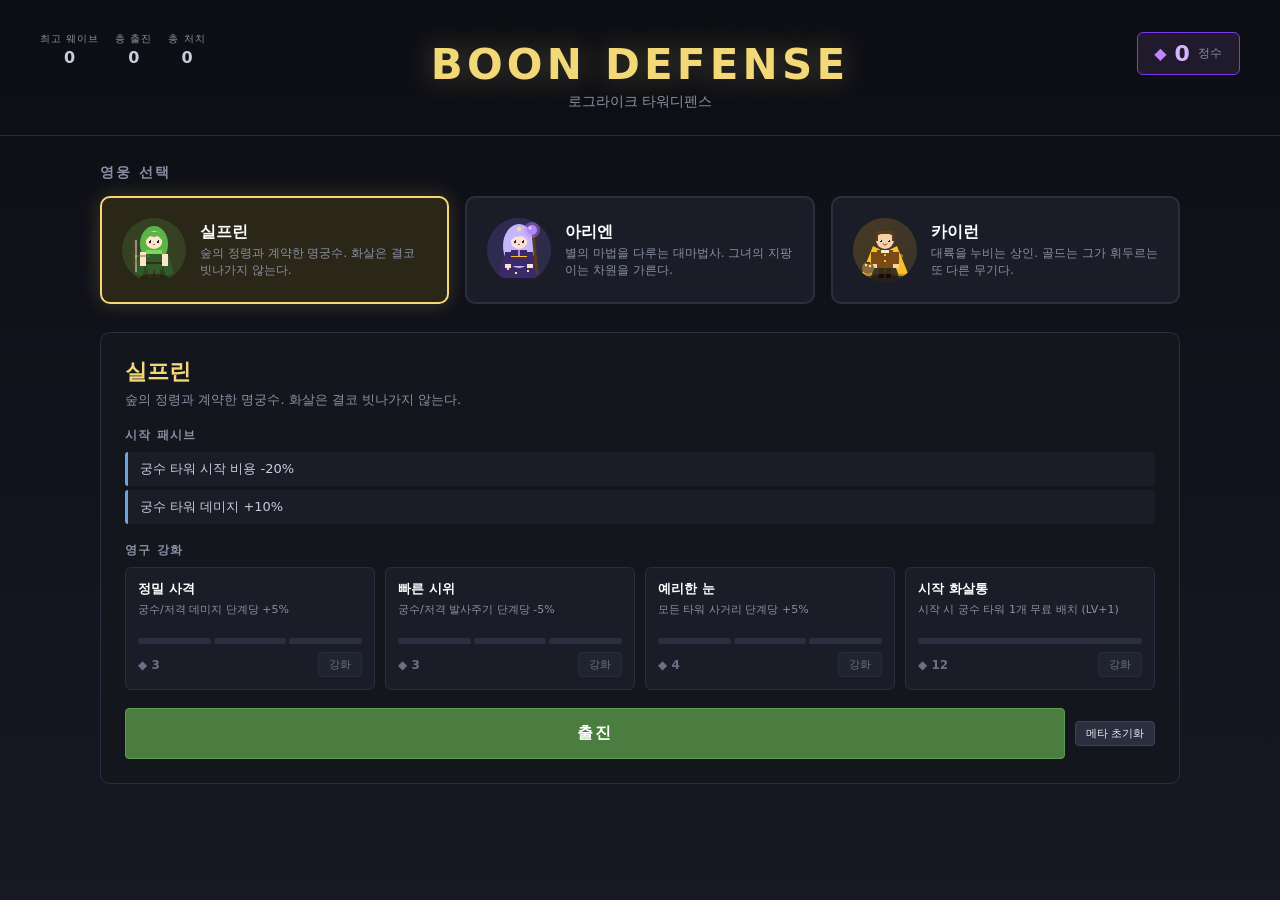
==== index.html @ de117b33 "Switch to portrait layout: 640x960 canvas, top-to-bottom path - Resizes the canvas to 640x960 (20x30" ====
<!DOCTYPE html>
<html lang="ko">
<head>
  <meta charset="UTF-8">
  <meta name="viewport" content="width=device-width, initial-scale=1, viewport-fit=cover, user-scalable=no">
  <meta name="apple-mobile-web-app-capable" content="yes">
  <meta name="apple-mobile-web-app-status-bar-style" content="black-translucent">
  <meta name="theme-color" content="#0d0e14">
  <link rel="manifest" href="manifest.json">
  <link rel="icon" type="image/svg+xml" href="icon.svg">
  <link rel="apple-touch-icon" href="icon.svg">
  <title>Boon Defense — Roguelike Tower Defense</title>
  <link rel="stylesheet" href="style.css">
</head>
<body>
  <div id="app">
    <!-- ===== 메인 메뉴 (영웅 선택 + 메타 강화) ===== -->
    <div id="main-menu" class="screen">
      <div class="menu-header">
        <h1>BOON DEFENSE</h1>
        <p class="subtitle">로그라이크 타워디펜스</p>
        <div class="essence-counter">
          <span class="essence-icon">◆</span>
          <span id="meta-essence">0</span>
          <span class="label">정수</span>
        </div>
        <div id="menu-stats" class="menu-stats"></div>
      </div>
      <div class="menu-body">
        <h2>영웅 선택</h2>
        <div id="hero-list"></div>
        <div id="hero-detail" class="hidden">
          <div class="hero-detail-header">
            <h3 id="hd-name"></h3>
            <p id="hd-flavor"></p>
          </div>
          <div class="hero-passive">
            <h4>시작 패시브</h4>
            <ul id="hd-passive"></ul>
          </div>
          <div class="hero-upgrades">
            <h4>영구 강화</h4>
            <div id="hd-upgrades"></div>
          </div>
          <div class="hero-actions">
            <button id="resume-run" class="big primary hidden">이어하기</button>
            <button id="start-run" class="big primary">출진</button>
            <button id="reset-meta" class="small">메타 초기화</button>
          </div>
          <div id="run-info" class="run-info hidden"></div>
        </div>
      </div>
    </div>

    <!-- ===== 인게임 ===== -->
    <div id="game-screen" class="screen hidden">
      <div id="game-area">
        <canvas id="game" width="640" height="960"></canvas>
        <div id="top-hud">
          <div class="stat"><span class="label">생명</span><b id="hp">20</b></div>
          <div class="stat"><span class="label">골드</span><b id="gold">150</b></div>
          <div class="stat"><span class="label">웨이브</span><b id="wave">0</b>/<b id="wave-max">20</b></div>
          <div class="stat"><span class="label">처치</span><b id="kills">0</b></div>
          <button id="start-wave">웨이브 시작</button>
          <button id="speed-btn">×1</button>
          <button id="cancel-btn" class="small hidden">취소</button>
          <button id="sidebar-toggle" class="small mobile-only">메뉴</button>
          <button id="quit-btn" class="small">포기</button>
        </div>
        <div id="tower-info" class="hidden">
          <h3 id="ti-name"></h3>
          <div id="ti-stats"></div>
          <div id="ti-actions">
            <button id="ti-upgrade"></button>
            <button id="ti-sell" class="danger"></button>
          </div>
        </div>
      </div>
      <aside id="sidebar">
        <div id="hero-banner">
          <canvas id="hb-portrait" class="hero-banner-icon" width="48" height="48"></canvas>
          <div>
            <div class="hero-banner-name" id="hb-name"></div>
            <div class="hero-banner-sub">출진 중</div>
          </div>
        </div>
        <h2>타워</h2>
        <div id="tower-shop"></div>
        <h2>획득한 가호</h2>
        <div id="boon-list"><p class="empty">아직 없음</p></div>
        <div id="help">
          <p><b>조작</b></p>
          <p>· 좌측 타워 선택 → 빈 칸 클릭으로 배치</p>
          <p>· 타워 클릭으로 업그레이드/판매</p>
          <p>· 우클릭/ESC로 선택 취소</p>
          <p>· SPACE: 웨이브 시작 / F: 속도 토글</p>
        </div>
      </aside>
    </div>

    <!-- ===== 가호 선택 오버레이 ===== -->
    <div id="boon-overlay" class="overlay hidden">
      <div class="overlay-card wide">
        <h1>가호를 선택하세요</h1>
        <p class="subtitle">웨이브 <span id="boon-wave">1</span> 클리어!</p>
        <div id="boon-choices"></div>
        <button id="boon-skip" class="small skip-btn">건너뛰기 (+30 골드)</button>
      </div>
    </div>

    <!-- ===== 결과 화면 ===== -->
    <div id="result-screen" class="overlay hidden">
      <div class="overlay-card">
        <h1 id="result-title">VICTORY</h1>
        <p id="result-text"></p>
        <div class="result-stats">
          <div><span class="label">도달 웨이브</span><b id="rs-wave">0</b></div>
          <div><span class="label">처치</span><b id="rs-kills">0</b></div>
          <div><span class="label">획득 정수</span><b class="gold" id="rs-essence">0</b></div>
        </div>
        <button id="result-btn">메인 메뉴로</button>
      </div>
    </div>
  </div>
  <div id="orient-hint">
    <span class="icon">📱</span>
    <div>세로 모드로 회전해주세요<br><span style="color:#8a90a3;font-size:13px;">화면을 세로로 돌리면 게임이 시작됩니다</span></div>
  </div>
  <script src="game.js"></script>
</body>
</html>
---- style.css ----
* { box-sizing: border-box; margin: 0; padding: 0; -webkit-tap-highlight-color: transparent; }

html, body {
  height: 100%;
  background: #0d0e14;
  color: #e8e9ee;
  font-family: 'Segoe UI', 'Noto Sans KR', system-ui, sans-serif;
  user-select: none;
  -webkit-user-select: none;
  overflow: hidden;
  touch-action: manipulation;
  overscroll-behavior: none;
}

.mobile-only { display: none; }
@media (max-width: 900px), (pointer: coarse) {
  .mobile-only { display: inline-block; }
}

#app { height: 100vh; width: 100vw; position: relative; }
.screen { width: 100%; height: 100%; }
.hidden { display: none !important; }

#orient-hint {
  display: none;
  position: fixed;
  inset: 0;
  z-index: 200;
  background: rgba(13, 14, 20, 0.95);
  color: #f3d878;
  align-items: center;
  justify-content: center;
  flex-direction: column;
  text-align: center;
  padding: 20px;
  font-size: 18px;
  line-height: 1.6;
}
#orient-hint .icon {
  font-size: 60px;
  margin-bottom: 16px;
  animation: rotate 1.6s ease-in-out infinite;
  display: inline-block;
}
@keyframes rotate {
  0%, 30%   { transform: rotate(-90deg); }
  60%, 100% { transform: rotate(0deg); }
}
@media (orientation: landscape) and (pointer: coarse) and (max-width: 900px) {
  #orient-hint { display: flex; }
}

/* ===== 메인 메뉴 ===== */
#main-menu {
  display: flex;
  flex-direction: column;
  background: linear-gradient(180deg, #0d0e14 0%, #161824 100%);
  overflow-y: auto;
}
.menu-header {
  position: relative;
  padding: 40px 60px 24px;
  border-bottom: 1px solid #2a2f3f;
  text-align: center;
}
.menu-header h1 {
  font-size: 42px;
  letter-spacing: 0.1em;
  color: #f3d878;
  text-shadow: 0 0 30px rgba(243, 216, 120, 0.3);
}
.menu-header .subtitle { color: #8a90a3; font-size: 14px; margin-top: 4px; }
.essence-counter {
  position: absolute;
  top: 32px;
  right: 40px;
  display: flex;
  align-items: center;
  gap: 8px;
  background: rgba(192, 132, 252, 0.1);
  border: 1px solid #7c3aed;
  padding: 8px 16px;
  border-radius: 6px;
}
.essence-counter .essence-icon { color: #c084fc; font-size: 16px; }
.essence-counter #meta-essence { font-size: 22px; font-weight: 700; color: #d8b4fe; }
.essence-counter .label { color: #8a90a3; font-size: 12px; text-transform: uppercase; letter-spacing: 0.05em; }

.menu-stats {
  position: absolute;
  top: 32px;
  left: 40px;
  display: flex;
  gap: 16px;
  font-size: 11px;
  color: #8a90a3;
}
.menu-stats .stat { display: flex; flex-direction: column; gap: 2px; }
.menu-stats .stat .v { color: #c8cdd9; font-size: 16px; font-weight: 700; }
.menu-stats .stat .k { font-size: 10px; text-transform: uppercase; letter-spacing: 0.1em; }

.menu-body {
  flex: 1;
  padding: 28px 60px 40px;
  max-width: 1200px;
  margin: 0 auto;
  width: 100%;
}
.menu-body h2 {
  font-size: 14px;
  color: #8a90a3;
  text-transform: uppercase;
  letter-spacing: 0.15em;
  margin-bottom: 14px;
}

#hero-list {
  display: grid;
  grid-template-columns: repeat(auto-fit, minmax(280px, 1fr));
  gap: 16px;
  margin-bottom: 28px;
}
.hero-card {
  background: #1a1d28;
  border: 2px solid #2a2f3f;
  padding: 20px;
  border-radius: 10px;
  cursor: pointer;
  transition: all 0.2s;
  display: flex;
  gap: 14px;
  align-items: center;
}
.hero-card:hover { border-color: #5a6280; transform: translateY(-2px); }
.hero-card.selected { border-color: #f3d878; background: #2a2718; box-shadow: 0 0 20px rgba(243, 216, 120, 0.2); }
.hero-card .icon {
  width: 64px;
  height: 64px;
  border-radius: 50%;
  display: flex;
  align-items: center;
  justify-content: center;
  font-size: 32px;
  flex-shrink: 0;
}
.hero-card .info { flex: 1; min-width: 0; }
.hero-card .name { font-size: 16px; font-weight: 700; color: #fff; }
.hero-card .flavor { font-size: 12px; color: #8a90a3; margin-top: 2px; line-height: 1.4; }

#hero-detail {
  background: #14161e;
  border: 1px solid #2a2f3f;
  border-radius: 10px;
  padding: 24px;
}
.hero-detail-header { margin-bottom: 18px; }
.hero-detail-header h3 { font-size: 22px; color: #f3d878; margin-bottom: 4px; }
.hero-detail-header p { color: #8a90a3; font-size: 13px; }
.hero-passive, .hero-upgrades { margin-bottom: 18px; }
.hero-passive h4, .hero-upgrades h4 {
  font-size: 12px;
  color: #8a90a3;
  text-transform: uppercase;
  letter-spacing: 0.1em;
  margin-bottom: 8px;
}
.hero-passive ul { list-style: none; }
.hero-passive li {
  background: #1a1d28;
  border-left: 3px solid #6ea3e0;
  padding: 8px 12px;
  margin-bottom: 4px;
  border-radius: 3px;
  font-size: 13px;
  color: #c8cdd9;
}

#hd-upgrades {
  display: grid;
  grid-template-columns: repeat(auto-fit, minmax(220px, 1fr));
  gap: 10px;
}
.upgrade-card {
  background: #1a1d28;
  border: 1px solid #2a2f3f;
  border-radius: 6px;
  padding: 12px;
}
.upgrade-card .name { font-weight: 600; font-size: 13px; color: #fff; margin-bottom: 4px; }
.upgrade-card .desc { font-size: 11px; color: #8a90a3; line-height: 1.4; margin-bottom: 8px; min-height: 28px; }
.upgrade-card .pips { display: flex; gap: 3px; margin-bottom: 8px; }
.upgrade-card .pip {
  flex: 1;
  height: 6px;
  background: #2a2f3f;
  border-radius: 2px;
}
.upgrade-card .pip.filled { background: #c084fc; }
.upgrade-card .row {
  display: flex;
  justify-content: space-between;
  align-items: center;
  font-size: 12px;
}
.upgrade-card .cost { color: #d8b4fe; font-weight: 600; }
.upgrade-card .cost.unaffordable { color: #6b7088; }
.upgrade-card .maxed { color: #5a9d4f; font-weight: 600; }
.upgrade-card button { padding: 4px 10px; font-size: 11px; }

.hero-actions {
  display: flex;
  gap: 10px;
  align-items: center;
  margin-top: 12px;
}
.hero-actions .big {
  flex: 1;
  padding: 14px;
  font-size: 16px;
  font-weight: 700;
  letter-spacing: 0.1em;
}

button {
  background: #2a2f3f;
  color: #e8e9ee;
  border: 1px solid #3d445a;
  padding: 6px 12px;
  border-radius: 4px;
  cursor: pointer;
  font-family: inherit;
  font-size: 13px;
  transition: all 0.15s;
}
button:hover { background: #3a4055; border-color: #5a6280; }
button:active { transform: translateY(1px); }
button.primary { background: #4a7d3f; border-color: #5a9d4f; color: #fff; font-weight: 600; }
button.primary:hover { background: #5a9d4f; }
button.danger { background: #7d3f3f; border-color: #9d5050; }
button.danger:hover { background: #9d5050; }
button:disabled { opacity: 0.4; cursor: not-allowed; }
button.small { padding: 4px 10px; font-size: 11px; }

/* ===== 인게임 ===== */
#game-screen { display: flex; height: 100vh; }
#game-area {
  position: relative;
  flex: 1;
  display: flex;
  align-items: center;
  justify-content: center;
  background: #0d0e14;
  overflow: hidden;
}
#game {
  background: #1a1d28;
  border: 1px solid #2a2f3f;
  display: block;
  cursor: crosshair;
  max-width: 100%;
  max-height: 100%;
  width: auto;
  height: auto;
  image-rendering: pixelated;
  touch-action: none;
}

#top-hud {
  position: absolute;
  top: 12px;
  left: 50%;
  transform: translateX(-50%);
  display: flex;
  gap: 18px;
  align-items: center;
  background: rgba(10, 12, 18, 0.92);
  padding: 8px 14px;
  border-radius: 8px;
  border: 1px solid #2a2f3f;
  font-size: 14px;
}
#top-hud .stat { display: flex; align-items: baseline; gap: 6px; }
#top-hud .label { color: #8a90a3; font-size: 11px; text-transform: uppercase; letter-spacing: 0.05em; }
#top-hud b { font-size: 18px; color: #f3d878; font-weight: 700; }
#top-hud #hp { color: #ff7777; }
#top-hud #wave { color: #93d8ff; }
#top-hud #wave-max { color: #6b7088; font-weight: 500; }
#top-hud #kills { color: #b8e892; }
#start-wave { background: #4a7d3f; border-color: #5a9d4f; font-weight: 600; }
#start-wave:hover { background: #5a9d4f; }
#start-wave:disabled { background: #2a2f3f; border-color: #3d445a; opacity: 0.5; }

#sidebar {
  width: 260px;
  background: #14161e;
  border-left: 1px solid #2a2f3f;
  padding: 14px;
  overflow-y: auto;
  flex-shrink: 0;
}

/* 모바일/세로: 사이드바를 화면 우측에서 슬라이드되는 패널로 */
@media (max-width: 900px), (pointer: coarse) {
  #sidebar {
    position: fixed;
    top: 0;
    right: 0;
    bottom: 0;
    width: min(78vw, 320px);
    z-index: 50;
    transform: translateX(100%);
    transition: transform 0.25s ease;
    box-shadow: -10px 0 30px rgba(0,0,0,0.5);
  }
  #sidebar.open {
    transform: translateX(0);
  }
  #top-hud {
    flex-wrap: wrap;
    gap: 8px;
    padding: 6px 10px;
    font-size: 12px;
    max-width: 96vw;
  }
  #top-hud b { font-size: 16px; }
  #top-hud button { padding: 6px 10px; font-size: 12px; }
  #tower-info {
    left: 8px !important;
    right: 8px !important;
    bottom: 8px !important;
    top: auto !important;
    width: auto;
    min-width: 0;
  }
  .menu-header { padding: 24px 16px 16px; }
  .menu-header h1 { font-size: 28px; }
  .essence-counter { position: static; margin: 12px auto 0; }
  .menu-stats { position: static; margin: 12px auto 0; justify-content: center; }
  .menu-body { padding: 16px; }
  #hero-list { grid-template-columns: 1fr; }
  #boon-choices { grid-template-columns: 1fr; }
  .overlay-card { padding: 20px 18px; max-width: 92vw; max-height: 90vh; overflow-y: auto; }
}
#hero-banner {
  display: flex;
  align-items: center;
  gap: 10px;
  background: #1a1d28;
  border: 1px solid #2a2f3f;
  border-left: 3px solid #f3d878;
  padding: 10px;
  border-radius: 4px;
  margin-bottom: 14px;
}
.hero-banner-icon {
  width: 48px;
  height: 48px;
  border-radius: 6px;
  display: block;
  background: rgba(255,255,255,0.05);
  image-rendering: pixelated;
}
.hero-banner-name { font-weight: 700; font-size: 14px; }
.hero-banner-sub { color: #8a90a3; font-size: 11px; }

#sidebar h2 {
  font-size: 12px;
  color: #8a90a3;
  text-transform: uppercase;
  letter-spacing: 0.1em;
  margin: 12px 0 8px;
}

#tower-shop { display: flex; flex-direction: column; gap: 6px; }
.tower-card {
  display: flex;
  align-items: center;
  gap: 10px;
  background: #1a1d28;
  border: 1px solid #2a2f3f;
  padding: 8px;
  border-radius: 4px;
  cursor: pointer;
  transition: all 0.15s;
}
.tower-card:hover { border-color: #5a6280; background: #20242f; }
.tower-card.selected { border-color: #f3d878; background: #2a2718; }
.tower-card.unaffordable { opacity: 0.45; cursor: not-allowed; }
.tower-card .icon {
  width: 32px;
  height: 32px;
  border-radius: 4px;
  flex-shrink: 0;
  display: flex;
  align-items: center;
  justify-content: center;
  font-size: 18px;
  font-weight: 700;
  color: #fff;
}
.tower-card .info { flex: 1; min-width: 0; }
.tower-card .name { font-size: 13px; font-weight: 600; }
.tower-card .desc { font-size: 11px; color: #8a90a3; line-height: 1.3; }
.tower-card .cost { color: #f3d878; font-weight: 600; font-size: 13px; }

#boon-list { display: flex; flex-direction: column; gap: 4px; max-height: 240px; overflow-y: auto; }
#boon-list .empty { color: #6b7088; font-size: 12px; font-style: italic; }
.boon-item {
  background: #1a1d28;
  border: 1px solid #2a2f3f;
  border-left: 3px solid #c084fc;
  padding: 6px 8px;
  border-radius: 3px;
  font-size: 11px;
}
.boon-item.rare { border-left-color: #6ea3e0; }
.boon-item.epic { border-left-color: #c084fc; }
.boon-item.legendary { border-left-color: #f3d878; }
.boon-item .name { font-weight: 600; color: #d8b4fe; }
.boon-item.rare .name { color: #93d8ff; }
.boon-item.legendary .name { color: #ffe89a; }
.boon-item .desc { color: #8a90a3; font-size: 10px; margin-top: 2px; }

#help { margin-top: 16px; font-size: 11px; color: #6b7088; line-height: 1.6; }
#help b { color: #8a90a3; }

#tower-info {
  position: absolute;
  background: rgba(10, 12, 18, 0.95);
  border: 1px solid #3d445a;
  padding: 12px;
  border-radius: 6px;
  min-width: 200px;
  font-size: 13px;
  pointer-events: auto;
  z-index: 10;
}
#tower-info h3 { font-size: 14px; margin-bottom: 6px; color: #f3d878; }
#tower-info #ti-stats { margin-bottom: 8px; line-height: 1.5; color: #c8cdd9; }
#tower-info #ti-actions { display: flex; gap: 6px; }
#tower-info button { flex: 1; }

/* ===== 오버레이 (가호 선택, 결과 화면) ===== */
.overlay {
  position: absolute;
  inset: 0;
  background: rgba(5, 6, 10, 0.85);
  display: flex;
  align-items: center;
  justify-content: center;
  z-index: 100;
  backdrop-filter: blur(4px);
}
.overlay-card {
  background: #14161e;
  border: 1px solid #3d445a;
  padding: 28px 36px;
  border-radius: 10px;
  text-align: center;
  max-width: 480px;
  box-shadow: 0 20px 60px rgba(0,0,0,0.6);
}
.overlay-card.wide { max-width: 760px; }
.overlay-card h1 { font-size: 28px; color: #f3d878; margin-bottom: 6px; letter-spacing: 0.05em; }
.overlay-card .subtitle { color: #8a90a3; font-size: 13px; margin-bottom: 16px; }
.overlay-card p { color: #c8cdd9; line-height: 1.6; margin-bottom: 16px; font-size: 14px; }
.overlay-card button {
  background: #4a7d3f;
  border-color: #5a9d4f;
  padding: 10px 28px;
  font-size: 16px;
  font-weight: 600;
  margin-top: 8px;
}
.overlay-card button:hover { background: #5a9d4f; }
.overlay-card button.skip-btn {
  background: #2a2f3f;
  border-color: #3d445a;
  font-size: 12px;
  padding: 6px 14px;
  margin-top: 14px;
  font-weight: normal;
}
.overlay-card button.skip-btn:hover { background: #3a4055; }

#boon-choices {
  display: grid;
  grid-template-columns: repeat(3, 1fr);
  gap: 12px;
  margin-top: 8px;
}
.boon-choice {
  background: #1a1d28;
  border: 2px solid #3d445a;
  border-radius: 8px;
  padding: 16px 12px;
  cursor: pointer;
  transition: all 0.15s;
  text-align: left;
  position: relative;
}
.boon-choice:hover { transform: translateY(-2px); }
.boon-choice .rarity {
  font-size: 10px;
  text-transform: uppercase;
  letter-spacing: 0.1em;
  color: #8a90a3;
  margin-bottom: 4px;
  font-weight: 600;
}
.boon-choice .name { font-size: 15px; font-weight: 700; margin-bottom: 6px; color: #fff; }
.boon-choice .desc { font-size: 12px; color: #c8cdd9; line-height: 1.5; }
.boon-choice .target {
  font-size: 10px;
  color: #6b7088;
  margin-top: 8px;
  text-transform: uppercase;
  letter-spacing: 0.05em;
}
.boon-choice.common { border-color: #4a5060; }
.boon-choice.common:hover { border-color: #6a7080; }
.boon-choice.rare { border-color: #4070a0; }
.boon-choice.rare:hover { border-color: #6ea3e0; box-shadow: 0 0 20px rgba(110, 163, 224, 0.3); }
.boon-choice.rare .rarity { color: #93d8ff; }
.boon-choice.epic { border-color: #7c3aed; }
.boon-choice.epic:hover { border-color: #c084fc; box-shadow: 0 0 20px rgba(192, 132, 252, 0.3); }
.boon-choice.epic .rarity { color: #d8b4fe; }
.boon-choice.legendary { border-color: #c0a040; }
.boon-choice.legendary:hover { border-color: #f3d878; box-shadow: 0 0 24px rgba(243, 216, 120, 0.4); }
.boon-choice.legendary .rarity { color: #f3d878; }

.result-stats {
  display: flex;
  justify-content: center;
  gap: 32px;
  margin: 18px 0;
}
.result-stats div { display: flex; flex-direction: column; align-items: center; gap: 4px; }
.result-stats .label { color: #8a90a3; font-size: 11px; text-transform: uppercase; letter-spacing: 0.1em; }
.result-stats b { font-size: 28px; color: #fff; font-weight: 700; }
.run-info {
  margin-top: 10px;
  background: #1a1d28;
  border: 1px solid #5a8de0;
  border-left: 3px solid #93d8ff;
  padding: 8px 12px;
  border-radius: 4px;
  font-size: 12px;
  color: #c8cdd9;
}
.run-info b { color: #93d8ff; }
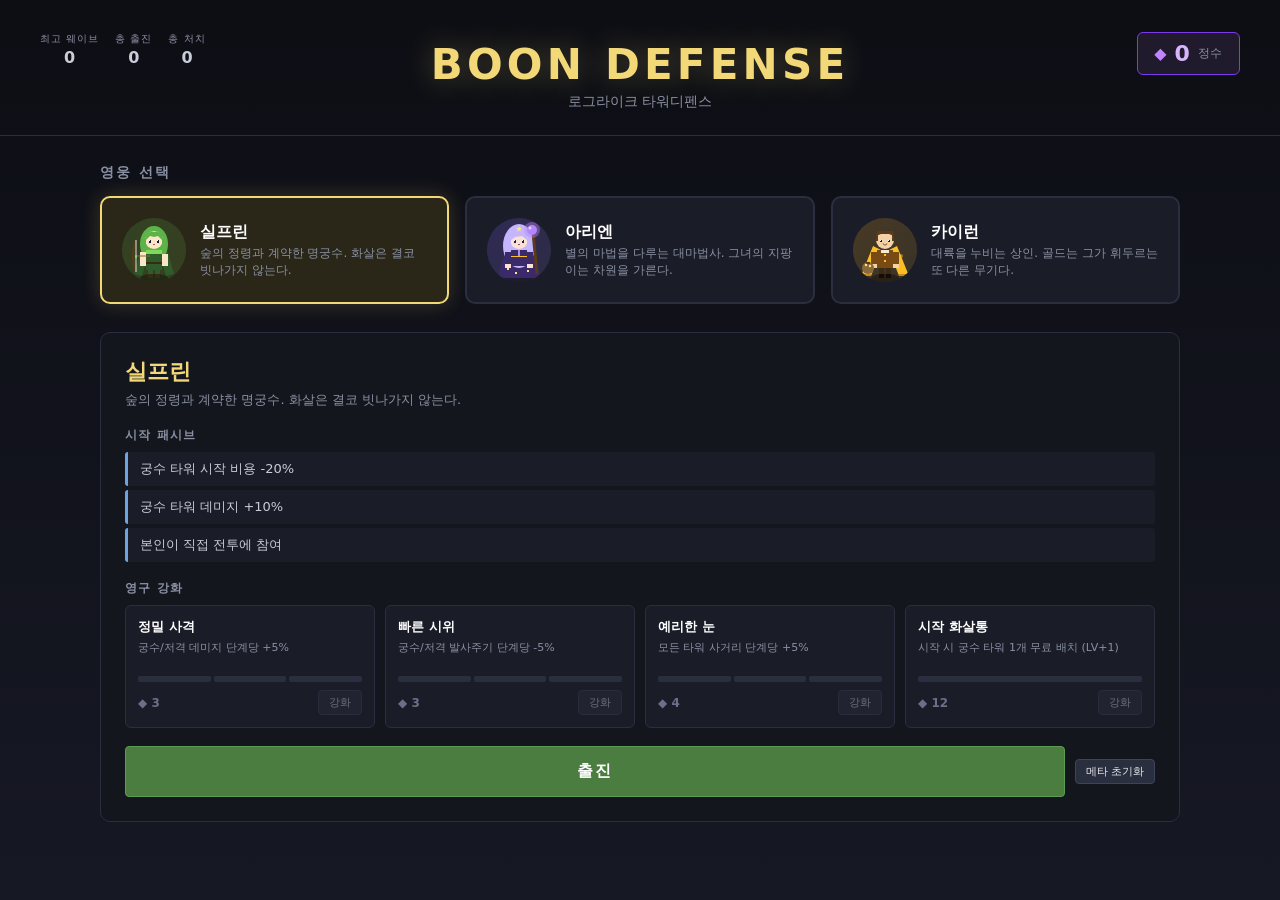
==== commit ca9efbdd: "Step 9 (a-d): hero combat, active skills, particles, and screen shake - Adds the hero entity that au" ====
--- a/index.html
+++ b/index.html
@@ -67,6 +67,10 @@
           <button id="sidebar-toggle" class="small mobile-only">메뉴</button>
           <button id="quit-btn" class="small">포기</button>
         </div>
+        <button id="skill-btn" class="skill-btn hidden" disabled>
+          <span class="sname">스킬</span>
+          <span class="scd">--</span>
+        </button>
         <div id="tower-info" class="hidden">
           <h3 id="ti-name"></h3>
           <div id="ti-stats"></div>
--- a/style.css
+++ b/style.css
@@ -424,6 +424,41 @@
 #help { margin-top: 16px; font-size: 11px; color: #6b7088; line-height: 1.6; }
 #help b { color: #8a90a3; }
 
+.skill-btn {
+  position: absolute;
+  bottom: 16px;
+  right: 16px;
+  z-index: 5;
+  display: flex;
+  flex-direction: column;
+  align-items: center;
+  gap: 2px;
+  background: linear-gradient(180deg, #c084fc 0%, #7c3aed 100%);
+  color: #fff;
+  border: 2px solid #fde68a;
+  border-radius: 50%;
+  width: 88px;
+  height: 88px;
+  font-weight: 700;
+  box-shadow: 0 6px 20px rgba(192,132,252,0.5);
+  transition: transform 0.15s;
+}
+.skill-btn:hover { transform: scale(1.05); }
+.skill-btn:active { transform: scale(0.95); }
+.skill-btn:disabled {
+  background: linear-gradient(180deg, #4a4a5a 0%, #2a2a3a 100%);
+  border-color: #5a5a6a;
+  box-shadow: none;
+  cursor: not-allowed;
+}
+.skill-btn .sname { font-size: 11px; }
+.skill-btn .scd { font-size: 18px; font-weight: 700; }
+.skill-btn .scd.ready { color: #fde68a; animation: pulse 1s infinite; }
+@keyframes pulse {
+  0%, 100% { opacity: 1; }
+  50% { opacity: 0.6; }
+}
+
 #tower-info {
   position: absolute;
   background: rgba(10, 12, 18, 0.95);
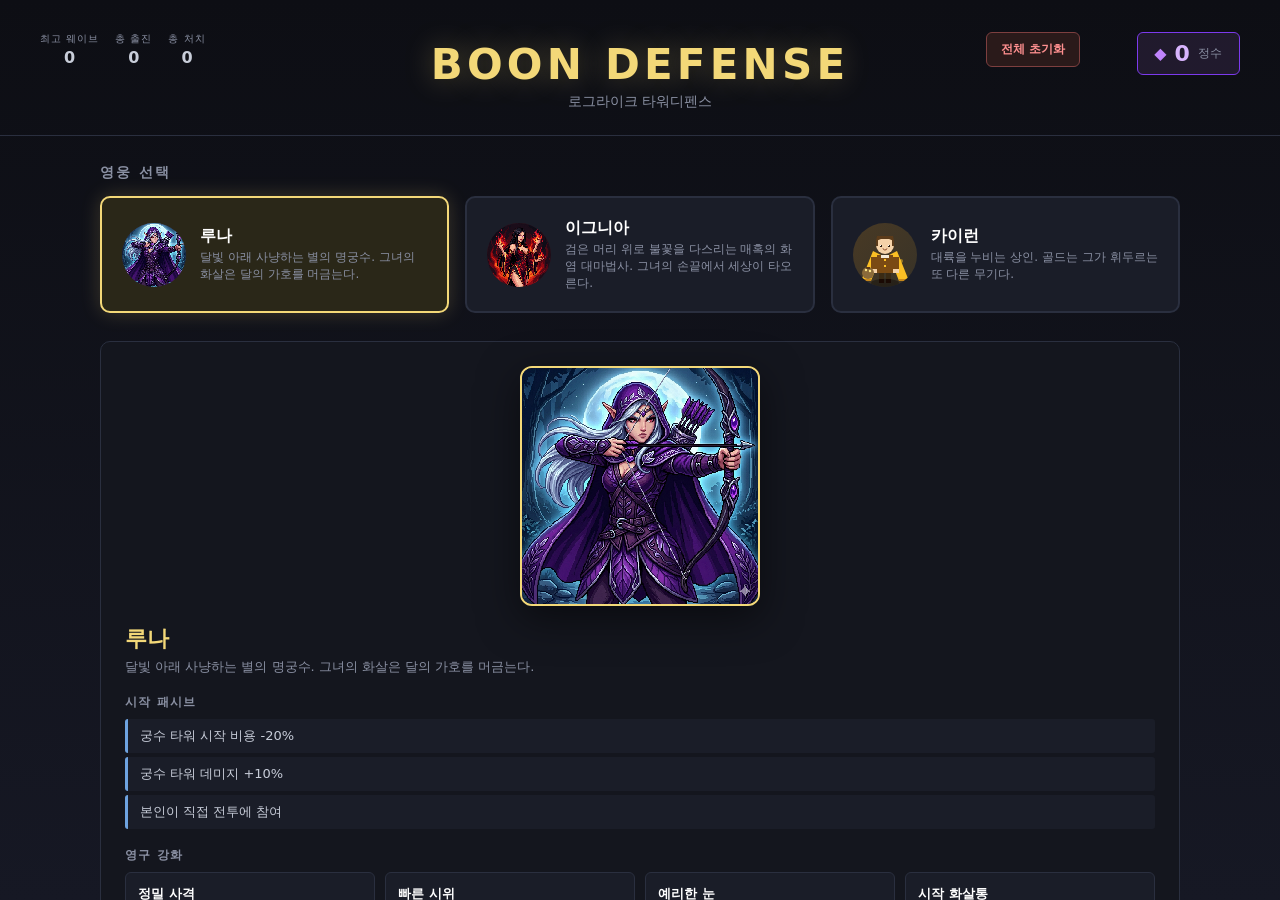
==== commit 2cadc967: "Add Ignia images, in-game hero sprite, hard reset, and safety guards - Adds the Ignia fire mage port" ====
--- a/index.html
+++ b/index.html
@@ -24,12 +24,14 @@
           <span id="meta-essence">0</span>
           <span class="label">정수</span>
         </div>
+        <button id="hard-reset-btn" class="hard-reset-btn">전체 초기화</button>
         <div id="menu-stats" class="menu-stats"></div>
       </div>
       <div class="menu-body">
         <h2>영웅 선택</h2>
         <div id="hero-list"></div>
         <div id="hero-detail" class="hidden">
+          <img id="hd-portrait" class="hero-detail-portrait hidden" alt="">
           <div class="hero-detail-header">
             <h3 id="hd-name"></h3>
             <p id="hd-flavor"></p>
--- a/style.css
+++ b/style.css
@@ -86,6 +86,23 @@
 .essence-counter #meta-essence { font-size: 22px; font-weight: 700; color: #d8b4fe; }
 .essence-counter .label { color: #8a90a3; font-size: 12px; text-transform: uppercase; letter-spacing: 0.05em; }
 
+.hard-reset-btn {
+  position: absolute;
+  top: 32px;
+  right: 200px;
+  background: #2a1a1a;
+  border: 1px solid #7d3f3f;
+  color: #ff9090;
+  padding: 8px 14px;
+  border-radius: 6px;
+  font-size: 12px;
+  font-weight: 600;
+}
+.hard-reset-btn:hover { background: #3a1a1a; border-color: #9d5050; color: #ffb0b0; }
+@media (max-width: 900px), (pointer: coarse) {
+  .hard-reset-btn { position: static; margin: 8px auto 0; display: inline-block; }
+}
+
 .menu-stats {
   position: absolute;
   top: 32px;
@@ -152,6 +169,16 @@
   border: 1px solid #2a2f3f;
   border-radius: 10px;
   padding: 24px;
+}
+.hero-detail-portrait {
+  display: block;
+  width: 240px;
+  height: 240px;
+  border-radius: 12px;
+  margin: 0 auto 18px;
+  border: 2px solid #f3d878;
+  box-shadow: 0 12px 40px rgba(0,0,0,0.5);
+  image-rendering: pixelated;
 }
 .hero-detail-header { margin-bottom: 18px; }
 .hero-detail-header h3 { font-size: 22px; color: #f3d878; margin-bottom: 4px; }
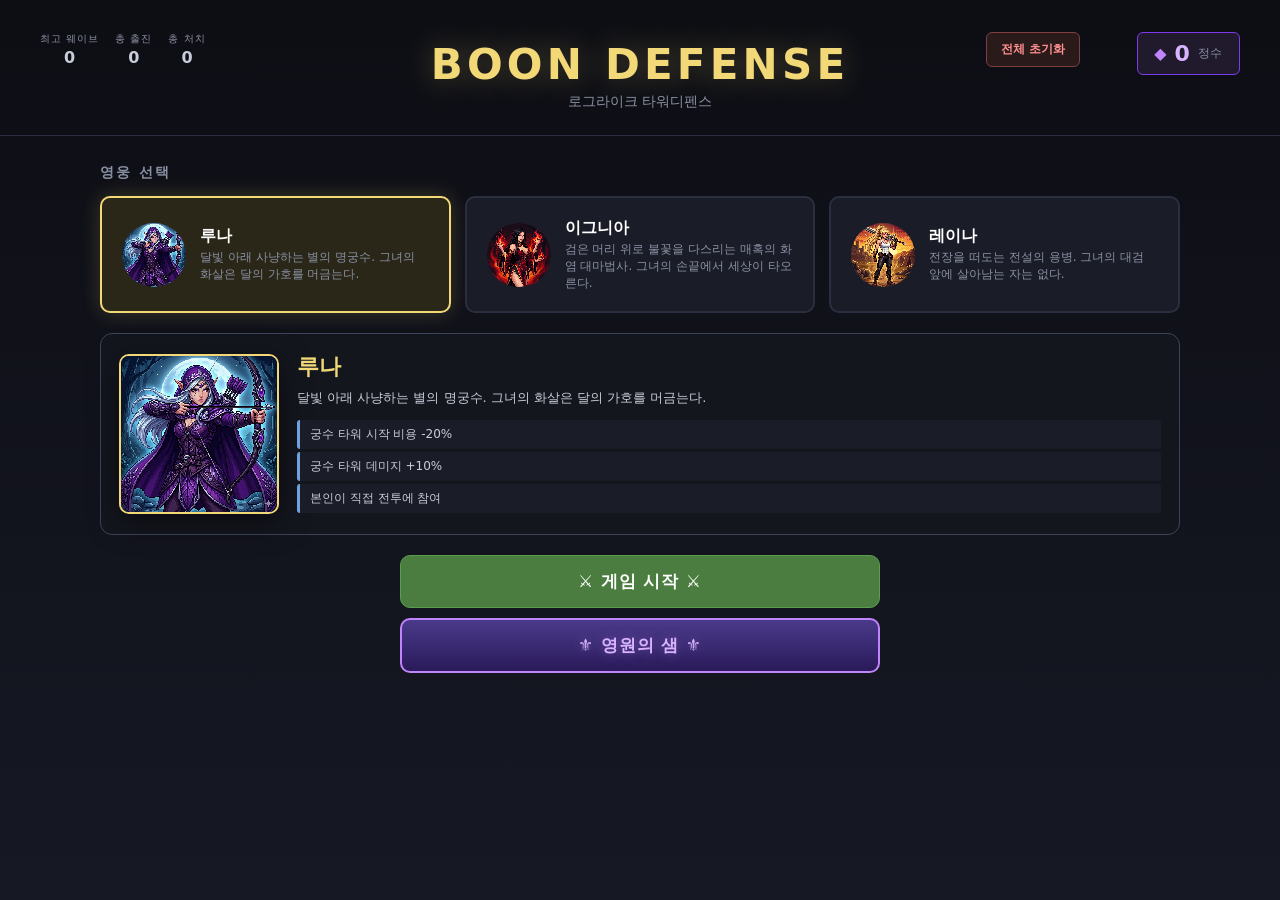
==== commit 0ef28c59: "Restructure main menu, add Eternal Fountain and prologue screen - Main menu now flows: hero cards ->" ====
--- a/index.html
+++ b/index.html
@@ -14,7 +14,7 @@
 </head>
 <body>
   <div id="app">
-    <!-- ===== 메인 메뉴 (영웅 선택 + 메타 강화) ===== -->
+    <!-- ===== 메인 메뉴 (영웅 선택 + 시작/영원의 샘 버튼) ===== -->
     <div id="main-menu" class="screen">
       <div class="menu-header">
         <h1>BOON DEFENSE</h1>
@@ -30,26 +30,64 @@
       <div class="menu-body">
         <h2>영웅 선택</h2>
         <div id="hero-list"></div>
-        <div id="hero-detail" class="hidden">
-          <img id="hd-portrait" class="hero-detail-portrait hidden" alt="">
-          <div class="hero-detail-header">
-            <h3 id="hd-name"></h3>
-            <p id="hd-flavor"></p>
+        <div id="hero-summary" class="hidden">
+          <img id="hs-portrait" class="hero-summary-portrait hidden" alt="">
+          <div class="hero-summary-info">
+            <h3 id="hs-name"></h3>
+            <p id="hs-flavor"></p>
+            <ul id="hs-passive" class="hero-summary-passive"></ul>
           </div>
-          <div class="hero-passive">
-            <h4>시작 패시브</h4>
-            <ul id="hd-passive"></ul>
+        </div>
+        <div id="run-info" class="run-info hidden"></div>
+        <div class="menu-actions">
+          <button id="resume-run" class="big primary hidden">이어하기</button>
+          <button id="start-run" class="big primary">⚔ 게임 시작 ⚔</button>
+          <button id="open-fountain" class="big fountain-btn">⚜ 영원의 샘 ⚜</button>
+        </div>
+      </div>
+    </div>
+
+    <!-- ===== 영원의 샘 (메타 강화 화면) ===== -->
+    <div id="fountain-screen" class="screen hidden">
+      <div class="fountain-header">
+        <button id="back-to-menu" class="small back-btn">← 메뉴로</button>
+        <h1>⚜ 영원의 샘 ⚜</h1>
+        <p class="subtitle">영혼의 정수로 영웅을 영구 강화합니다</p>
+        <div class="essence-counter inline">
+          <span class="essence-icon">◆</span>
+          <span id="fountain-essence">0</span>
+          <span class="label">정수</span>
+        </div>
+      </div>
+      <div class="fountain-body">
+        <div id="fountain-hero-tabs"></div>
+        <div id="fountain-content">
+          <div class="fountain-hero-banner">
+            <img id="fh-portrait" class="hidden" alt="">
+            <div>
+              <h3 id="fh-name"></h3>
+              <p id="fh-flavor"></p>
+            </div>
           </div>
-          <div class="hero-upgrades">
-            <h4>영구 강화</h4>
-            <div id="hd-upgrades"></div>
-          </div>
-          <div class="hero-actions">
-            <button id="resume-run" class="big primary hidden">이어하기</button>
-            <button id="start-run" class="big primary">출진</button>
-            <button id="reset-meta" class="small">메타 초기화</button>
-          </div>
-          <div id="run-info" class="run-info hidden"></div>
+          <h4>영구 강화</h4>
+          <div id="fh-upgrades"></div>
+        </div>
+      </div>
+    </div>
+
+    <!-- ===== 프롤로그 화면 (영웅 사진 + 스토리 스크롤) ===== -->
+    <div id="prologue-screen" class="screen hidden">
+      <div class="prologue-bg">
+        <img id="prologue-portrait" alt="">
+      </div>
+      <div class="prologue-overlay">
+        <h2 id="prologue-title">영웅</h2>
+        <div class="prologue-scroll">
+          <div id="prologue-story" class="prologue-story-inner"></div>
+        </div>
+        <div class="prologue-actions">
+          <button id="skip-prologue" class="small">건너뛰기</button>
+          <button id="start-game" class="big primary">출진</button>
         </div>
       </div>
     </div>
--- a/style.css
+++ b/style.css
@@ -133,9 +133,274 @@
 
 #hero-list {
   display: grid;
-  grid-template-columns: repeat(auto-fit, minmax(280px, 1fr));
+  grid-template-columns: repeat(auto-fit, minmax(220px, 1fr));
+  gap: 14px;
+  margin-bottom: 20px;
+}
+
+/* 메뉴: 선택된 영웅 요약 */
+#hero-summary {
+  display: flex;
+  gap: 18px;
+  align-items: center;
+  background: #14161e;
+  border: 1px solid #3d445a;
+  border-radius: 12px;
+  padding: 18px;
+  margin-bottom: 20px;
+}
+.hero-summary-portrait {
+  width: 160px;
+  height: 160px;
+  border-radius: 10px;
+  border: 2px solid #f3d878;
+  flex-shrink: 0;
+  image-rendering: pixelated;
+  box-shadow: 0 8px 30px rgba(0,0,0,0.5);
+}
+.hero-summary-info { flex: 1; min-width: 0; }
+.hero-summary-info h3 { color: #f3d878; font-size: 22px; margin-bottom: 6px; }
+.hero-summary-info p { color: #c8cdd9; font-size: 13px; line-height: 1.5; margin-bottom: 12px; }
+.hero-summary-passive { list-style: none; }
+.hero-summary-passive li {
+  background: #1a1d28;
+  border-left: 3px solid #6ea3e0;
+  padding: 6px 10px;
+  margin-bottom: 3px;
+  border-radius: 3px;
+  font-size: 12px;
+  color: #c8cdd9;
+}
+
+.menu-actions {
+  display: flex;
+  flex-direction: column;
+  gap: 10px;
+  max-width: 480px;
+  margin: 0 auto;
+}
+.menu-actions .big {
+  padding: 14px 20px;
+  font-size: 17px;
+  font-weight: 700;
+  letter-spacing: 0.05em;
+  border-radius: 10px;
+}
+.fountain-btn {
+  background: linear-gradient(180deg, #4a3a8a 0%, #2a1a5a 100%);
+  border: 2px solid #c084fc;
+  color: #d8b4fe;
+  text-shadow: 0 0 12px rgba(192, 132, 252, 0.4);
+}
+.fountain-btn:hover {
+  background: linear-gradient(180deg, #5a4a9a 0%, #3a2a6a 100%);
+  color: #fff;
+  box-shadow: 0 6px 24px rgba(192, 132, 252, 0.4);
+}
+
+@media (max-width: 900px), (pointer: coarse) {
+  #hero-summary { flex-direction: column; text-align: center; }
+  .hero-summary-portrait { width: 140px; height: 140px; }
+  .hero-summary-passive li { text-align: left; }
+}
+
+/* ===== 영원의 샘 화면 ===== */
+#fountain-screen {
+  background: linear-gradient(180deg, #0d0e14 0%, #1a0e2a 50%, #2a1a4a 100%);
+  overflow-y: auto;
+  padding: 28px;
+}
+.fountain-header {
+  position: relative;
+  text-align: center;
+  padding: 20px 0 30px;
+  border-bottom: 1px solid #3d2a6a;
+  margin-bottom: 24px;
+}
+.fountain-header h1 {
+  color: #d8b4fe;
+  font-size: 36px;
+  text-shadow: 0 0 30px rgba(192, 132, 252, 0.4);
+}
+.fountain-header .subtitle { color: #8a90a3; margin-top: 6px; }
+.back-btn {
+  position: absolute;
+  top: 24px;
+  left: 0;
+  background: rgba(20, 22, 30, 0.8);
+  border-color: #5a6280;
+}
+.essence-counter.inline {
+  position: static;
+  display: inline-flex;
+  margin-top: 12px;
+}
+
+.fountain-body { max-width: 880px; margin: 0 auto; }
+
+#fountain-hero-tabs {
+  display: flex;
+  gap: 8px;
+  justify-content: center;
+  margin-bottom: 20px;
+  flex-wrap: wrap;
+}
+.fountain-tab {
+  background: #1a1d28;
+  border: 2px solid #3d445a;
+  border-radius: 8px;
+  padding: 10px 18px;
+  cursor: pointer;
+  font-size: 14px;
+  color: #c8cdd9;
+  transition: all 0.15s;
+  display: flex;
+  align-items: center;
+  gap: 8px;
+}
+.fountain-tab:hover { border-color: #c084fc; }
+.fountain-tab.active {
+  background: #2a1a4a;
+  border-color: #c084fc;
+  color: #fff;
+  box-shadow: 0 0 16px rgba(192, 132, 252, 0.3);
+}
+.fountain-tab img {
+  width: 28px;
+  height: 28px;
+  border-radius: 50%;
+  image-rendering: pixelated;
+}
+
+.fountain-hero-banner {
+  display: flex;
   gap: 16px;
-  margin-bottom: 28px;
+  align-items: center;
+  background: rgba(20, 22, 30, 0.7);
+  border: 1px solid #3d2a6a;
+  border-radius: 10px;
+  padding: 14px;
+  margin-bottom: 18px;
+}
+.fountain-hero-banner img {
+  width: 80px; height: 80px;
+  border-radius: 8px; border: 2px solid #c084fc;
+  image-rendering: pixelated; flex-shrink: 0;
+}
+.fountain-hero-banner h3 { color: #f3d878; font-size: 20px; margin-bottom: 4px; }
+.fountain-hero-banner p { color: #c8cdd9; font-size: 12px; line-height: 1.5; }
+
+#fountain-content h4 {
+  font-size: 12px;
+  color: #d8b4fe;
+  text-transform: uppercase;
+  letter-spacing: 0.15em;
+  margin: 18px 0 12px;
+}
+
+#fh-upgrades {
+  display: grid;
+  grid-template-columns: repeat(auto-fit, minmax(220px, 1fr));
+  gap: 12px;
+}
+
+@media (max-width: 900px), (pointer: coarse) {
+  .fountain-header h1 { font-size: 24px; }
+  .back-btn { position: static; display: inline-block; margin-bottom: 12px; }
+  .fountain-hero-banner { flex-direction: column; text-align: center; }
+}
+
+/* ===== 프롤로그 화면 ===== */
+#prologue-screen {
+  position: relative;
+  background: #0a0a14;
+  overflow: hidden;
+}
+.prologue-bg {
+  position: absolute;
+  inset: 0;
+  display: flex;
+  align-items: center;
+  justify-content: center;
+  z-index: 1;
+}
+.prologue-bg img {
+  width: 100%;
+  height: 100%;
+  object-fit: cover;
+  opacity: 0.55;
+  filter: blur(2px) saturate(1.1);
+  image-rendering: pixelated;
+}
+.prologue-bg::after {
+  content: '';
+  position: absolute;
+  inset: 0;
+  background:
+    radial-gradient(ellipse at center, rgba(0,0,0,0) 0%, rgba(10,10,20,0.85) 80%),
+    linear-gradient(180deg, rgba(10,10,20,0.4) 0%, rgba(10,10,20,0.7) 60%, rgba(10,10,20,0.95) 100%);
+}
+.prologue-overlay {
+  position: relative;
+  z-index: 2;
+  height: 100%;
+  display: flex;
+  flex-direction: column;
+  align-items: center;
+  justify-content: center;
+  padding: 40px 20px;
+  text-align: center;
+}
+.prologue-overlay h2 {
+  font-size: 38px;
+  color: #f3d878;
+  text-shadow: 0 0 30px rgba(243, 216, 120, 0.5);
+  margin-bottom: 24px;
+  letter-spacing: 0.1em;
+  animation: prologueTitleIn 1.2s ease;
+}
+@keyframes prologueTitleIn {
+  from { opacity: 0; transform: translateY(20px); letter-spacing: 0.4em; }
+  to { opacity: 1; transform: translateY(0); letter-spacing: 0.1em; }
+}
+
+.prologue-scroll {
+  width: min(680px, 90vw);
+  height: min(45vh, 360px);
+  overflow: hidden;
+  position: relative;
+  mask-image: linear-gradient(180deg, transparent 0%, black 12%, black 88%, transparent 100%);
+  -webkit-mask-image: linear-gradient(180deg, transparent 0%, black 12%, black 88%, transparent 100%);
+}
+.prologue-story-inner {
+  position: absolute;
+  width: 100%;
+  bottom: 0;
+  font-size: 17px;
+  line-height: 1.9;
+  color: #e8e9ee;
+  text-shadow: 0 2px 10px rgba(0,0,0,0.8);
+  padding: 0 20px;
+}
+.prologue-story-inner.scrolling {
+  animation: prologueScroll var(--scroll-duration, 18s) linear forwards;
+}
+.prologue-story-inner p { margin-bottom: 18px; }
+.prologue-story-inner p.highlight { color: #f3d878; font-style: italic; }
+@keyframes prologueScroll {
+  from { transform: translateY(100%); }
+  to { transform: translateY(-100%); }
+}
+
+.prologue-actions {
+  display: flex;
+  gap: 12px;
+  margin-top: 28px;
+}
+.prologue-actions .big {
+  padding: 12px 32px;
+  font-size: 16px;
+  letter-spacing: 0.1em;
 }
 .hero-card {
   background: #1a1d28;
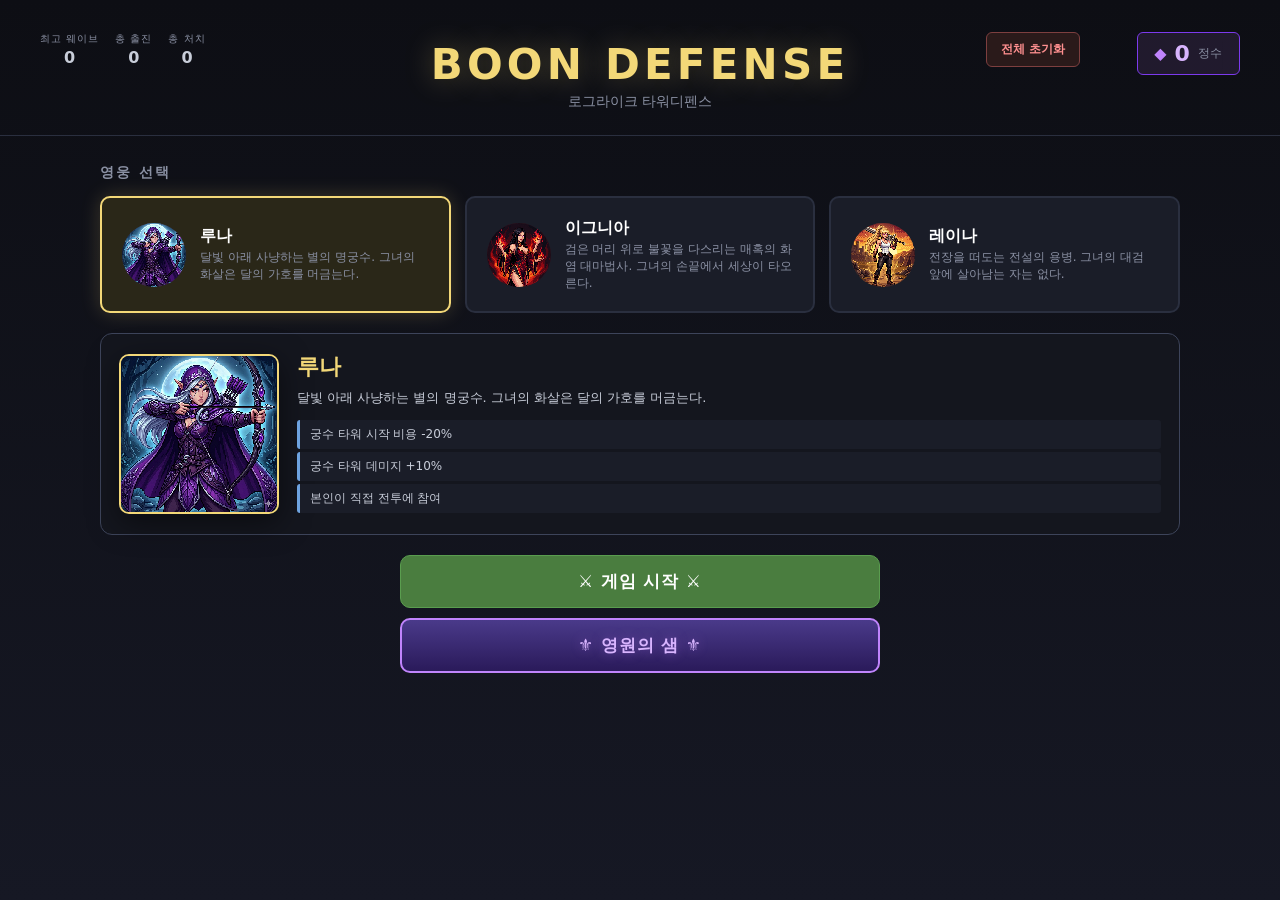
==== commit be7c9df4: "Fix three mobile usability issues: sidebar close, hero glow, placement hint 1. Sidebar close button:" ====
--- a/index.html
+++ b/index.html
@@ -103,7 +103,7 @@
           <div class="stat"><span class="label">처치</span><b id="kills">0</b></div>
           <button id="start-wave">웨이브 시작</button>
           <button id="speed-btn">×1</button>
-          <button id="cancel-btn" class="small hidden">취소</button>
+          <button id="cancel-btn" class="small hidden">배치 취소</button>
           <button id="sidebar-toggle" class="small mobile-only">메뉴</button>
           <button id="quit-btn" class="small">포기</button>
         </div>
@@ -121,6 +121,7 @@
         </div>
       </div>
       <aside id="sidebar">
+        <button id="sidebar-close" class="sidebar-close mobile-only" aria-label="닫기">×</button>
         <div id="hero-banner">
           <canvas id="hb-portrait" class="hero-banner-icon" width="48" height="48"></canvas>
           <div>
--- a/style.css
+++ b/style.css
@@ -603,9 +603,40 @@
     transform: translateX(100%);
     transition: transform 0.25s ease;
     box-shadow: -10px 0 30px rgba(0,0,0,0.5);
+    overflow-y: auto;
   }
   #sidebar.open {
     transform: translateX(0);
+  }
+  .sidebar-close {
+    position: sticky;
+    top: 8px;
+    margin-left: auto;
+    margin-bottom: 8px;
+    display: flex !important;
+    align-items: center;
+    justify-content: center;
+    width: 36px;
+    height: 36px;
+    border-radius: 50%;
+    background: #2a2f3f;
+    border: 1px solid #3d445a;
+    color: #fff;
+    font-size: 22px;
+    line-height: 1;
+    z-index: 5;
+  }
+  .sidebar-close:hover { background: #3a3f4f; }
+  /* 모바일에서 canvas 크기 강제 — auto 대신 명시적 크기로 ratio 유지 */
+  #game {
+    width: min(100vw, calc(100vh * 640 / 960)) !important;
+    height: auto !important;
+    max-width: 100vw !important;
+    max-height: 100vh !important;
+  }
+  #game-area {
+    padding: 0;
+    overflow: hidden;
   }
   #top-hud {
     flex-wrap: wrap;
